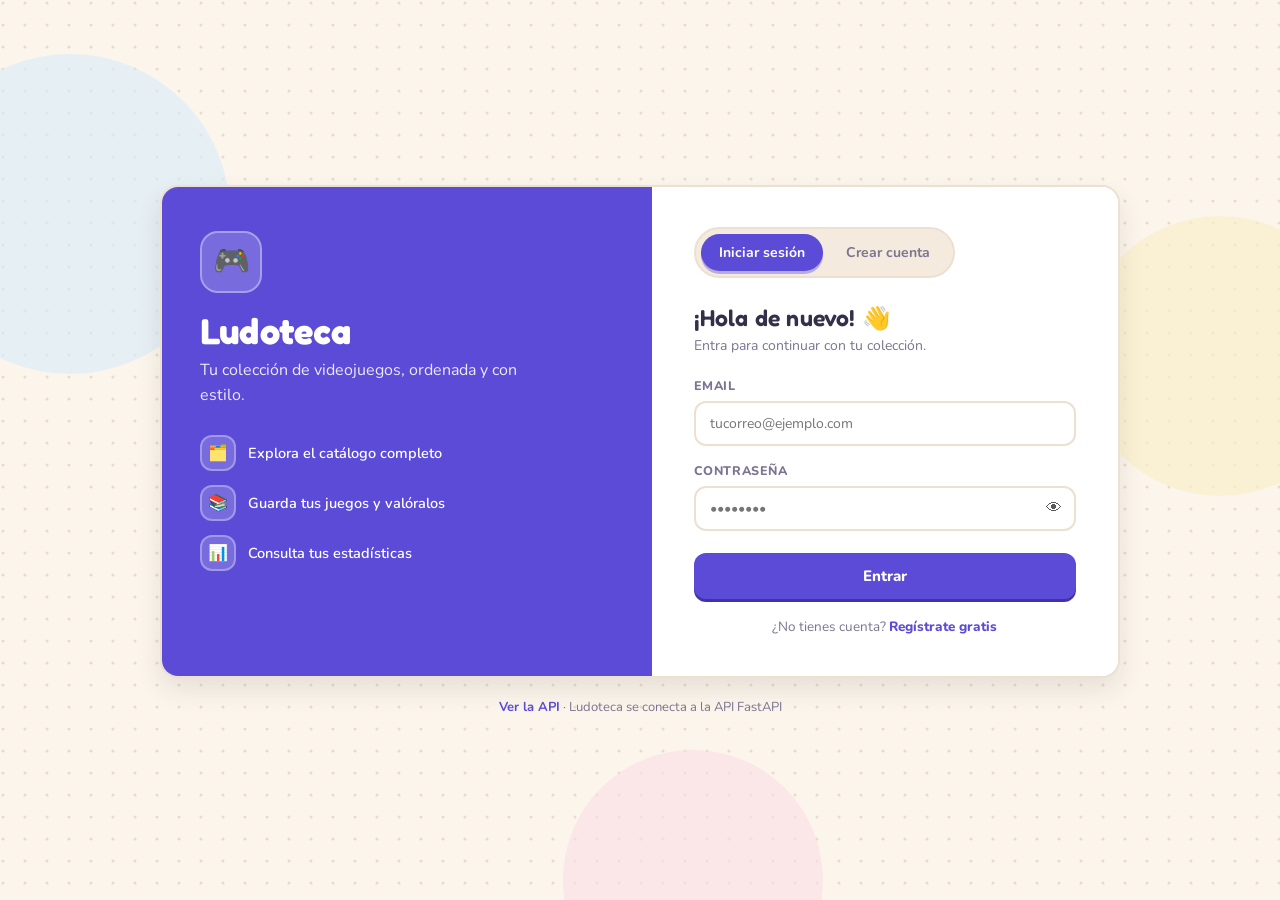
==== APPWEB_AUTH/frontend/login.html @ 939ec897 "Añadido ejercicio 1" ====
<!doctype html>
<html lang="es">
<head>
  <meta charset="utf-8">
  <meta name="viewport" content="width=device-width, initial-scale=1">
  <meta name="theme-color" content="#FBF5EC">
  <title>Entrar · Ludoteca</title>
  <link rel="preconnect" href="https://fonts.googleapis.com">
  <link rel="preconnect" href="https://fonts.gstatic.com" crossorigin>
  <link href="https://fonts.googleapis.com/css2?family=Fredoka:wght@500;600;700&family=Nunito:wght@400;600;700;800&display=swap" rel="stylesheet">
  <link rel="stylesheet" href="styles.css">
</head>
<body class="auth-body">
  <!-- Fondo animado -->
  <div class="blobs" aria-hidden="true">
    <span class="blob b1"></span>
    <span class="blob b2"></span>
    <span class="blob b3"></span>
  </div>

  <main class="auth-envoltorio">
    <section class="auth-card glass">
      <!-- Lado decorativo -->
      <aside class="auth-lado">
        <div class="auth-lado-contenido">
          <span class="auth-logo">🎮</span>
          <h1 class="auth-marca">Ludoteca</h1>
          <p class="auth-claim">Tu colección de videojuegos, ordenada y con estilo.</p>
          <ul class="auth-puntos">
            <li><span>🗂️</span> Explora el catálogo completo</li>
            <li><span>📚</span> Guarda tus juegos y valóralos</li>
            <li><span>📊</span> Consulta tus estadísticas</li>
          </ul>
        </div>
        <div class="auth-lado-brillo" aria-hidden="true"></div>
      </aside>

      <!-- Lado del formulario -->
      <div class="auth-form-lado">
        <div class="auth-tabs" role="tablist">
          <button class="auth-tab activo" id="tab-login" data-vista="login" role="tab">Iniciar sesión</button>
          <button class="auth-tab" id="tab-registro" data-vista="registro" role="tab">Crear cuenta</button>
        </div>

        <!-- Formulario: iniciar sesión -->
        <form class="auth-form" id="form-login" novalidate>
          <h2>¡Hola de nuevo! 👋</h2>
          <p class="auth-sub">Entra para continuar con tu colección.</p>

          <label class="auth-campo">
            <span>Email</span>
            <input type="email" name="email" autocomplete="username"
                   placeholder="tucorreo@ejemplo.com" required>
          </label>

          <label class="auth-campo">
            <span>Contraseña</span>
            <span class="auth-input-con-pico">
              <input type="password" name="password" autocomplete="current-password"
                     placeholder="••••••••" required>
              <button type="button" class="auth-ojo" data-ver title="Mostrar contraseña">👁</button>
            </span>
          </label>

          <button type="submit" class="btn btn-primario auth-enviar">Entrar</button>
          <p class="auth-pie-texto">
            ¿No tienes cuenta?
            <a href="#" data-ir="registro">Regístrate gratis</a>
          </p>
        </form>

        <!-- Formulario: crear cuenta -->
        <form class="auth-form" id="form-registro" novalidate hidden>
          <h2>Crea tu cuenta ✨</h2>
          <p class="auth-sub">Tardas menos que en instalar un juego.</p>

          <label class="auth-campo">
            <span>Nombre</span>
            <input type="text" name="nombre" autocomplete="nickname"
                   placeholder="¿Cómo te llamas?" maxlength="50" required>
          </label>

          <label class="auth-campo">
            <span>Email</span>
            <input type="email" name="email" autocomplete="username"
                   placeholder="tucorreo@ejemplo.com" required>
          </label>

          <label class="auth-campo">
            <span>Contraseña</span>
            <span class="auth-input-con-pico">
              <input type="password" name="password" autocomplete="new-password"
                     placeholder="Mínimo 6 caracteres" minlength="6" maxlength="72" required>
              <button type="button" class="auth-ojo" data-ver title="Mostrar contraseña">👁</button>
            </span>
          </label>

          <button type="submit" class="btn btn-primario auth-enviar">Crear cuenta</button>
          <p class="auth-pie-texto">
            ¿Ya tienes cuenta?
            <a href="#" data-ir="login">Inicia sesión</a>
          </p>
        </form>

        <p class="auth-aviso" id="auth-aviso" hidden></p>
      </div>
    </section>

    <p class="auth-volver">
      <a id="enlace-docs" href="/docs" target="_blank" rel="noopener">Ver la API</a>
      · Ludoteca se conecta a la API FastAPI
    </p>
  </main>

  <div class="toasts" id="toasts"></div>
  <script src="auth.js"></script>
</body>
</html>
---- APPWEB_AUTH/frontend/styles.css ----
/* ============================================================
   Ludoteca · estilos
   Tema "arcade cozy": colores planos, redondeado y sin degradados.
   ============================================================ */
:root {
  /* --- Superficies (cálidas) --- */
  --crema:      #FBF5EC;   /* fondo de la página */
  --crema-2:    #F4EBDE;   /* fondo suave / pistas */
  --blanco:     #FFFFFF;   /* tarjetas y paneles */
  --tinta:      #34304A;   /* texto principal */
  --tinta-suave:#7C7490;   /* texto secundario */
  --linea:      #ECE0D1;   /* bordes */

  /* --- Paleta de acentos (armonía cálida ↔ fría) --- */
  --frambuesa:  #F0547E;
  --mandarina:  #F7863A;
  --limon:      #F2C230;
  --menta:      #22B394;
  --cielo:      #3FA6E6;
  --uva:        #5B4BD6;

  /* --- Tintes suaves (mismos tonos, aclarados) --- */
  --frambuesa-t:#FCDDE7;
  --mandarina-t:#FDE7D3;
  --limon-t:    #FAEFC7;
  --menta-t:    #D6F2E9;
  --cielo-t:    #D9ECFA;
  --uva-t:      #E7E4FB;
  --rojo:       #E0583F;   /* peligro */
  --rojo-t:     #FBDCD4;
  --ambar:      #C98A00;   /* estrellas / favoritos */

  /* --- Alias (compatibilidad con reglas existentes) --- */
  --bg:         var(--crema);
  --bg-2:       var(--crema-2);
  --panel:      var(--blanco);
  --panel-fuerte: var(--crema-2);
  --borde:      var(--linea);
  --texto:      var(--tinta);
  --suave:      var(--tinta-suave);
  --violeta:    var(--uva);
  --cyan:       var(--cielo);
  --rosa:       var(--frambuesa);
  --verde:      var(--menta);

  /* --- Formas y tipografía --- */
  --radio:    18px;
  --radio-sm: 12px;
  --sombra:   0 12px 26px rgba(70, 52, 30, .10);
  --hundido:  0 3px 0 rgba(52, 48, 74, .10);
  --fuente:        "Nunito", "Segoe UI", system-ui, sans-serif;
  --fuente-titulo: "Fredoka", "Nunito", system-ui, sans-serif;
}

* { box-sizing: border-box; }

html, body { height: 100%; }

body {
  margin: 0;
  font-family: var(--fuente);
  color: var(--tinta);
  background-color: var(--crema);
  /* Textura de puntitos (SVG, no es un degradado) */
  background-image: url("data:image/svg+xml,%3Csvg xmlns='http://www.w3.org/2000/svg' width='22' height='22'%3E%3Ccircle cx='3' cy='3' r='1.5' fill='%23E8DBC8'/%3E%3C/svg%3E");
  min-height: 100vh;
  overflow-x: hidden;
  -webkit-font-smoothing: antialiased;
}

body.sin-scroll { overflow: hidden; }

a { color: var(--uva); font-weight: 700; text-decoration: none; }
a:hover { text-decoration: underline; }

h1, h2, h3 { font-family: var(--fuente-titulo); font-weight: 600; letter-spacing: .2px; }

/* ---------- Decoración de fondo (círculos planos) ---------- */
.blobs { position: fixed; inset: 0; z-index: -1; overflow: hidden; pointer-events: none; }
.blob { position: absolute; border-radius: 50%; opacity: .6; animation: flotar 22s ease-in-out infinite; }
.b1 { width: 320px; height: 320px; left: -90px;  top: 6%;    background: var(--cielo-t); }
.b2 { width: 280px; height: 280px; right: -80px; top: 24%;   background: var(--limon-t);   animation-delay: -7s; }
.b3 { width: 260px; height: 260px; left: 44%;    bottom: -110px; background: var(--frambuesa-t); animation-delay: -13s; }
@keyframes flotar {
  0%, 100% { transform: translate(0, 0) scale(1); }
  50%      { transform: translate(30px, -28px) scale(1.08); }
}

/* ---------- Superficie tipo tarjeta ---------- */
.glass {
  background: var(--blanco);
  border: 2px solid var(--linea);
  border-radius: var(--radio);
  box-shadow: var(--sombra);
}

/* ---------- Cabecera ---------- */
.topbar {
  position: sticky; top: 0; z-index: 40;
  display: flex; align-items: center; gap: 18px; flex-wrap: wrap;
  padding: 14px clamp(16px, 4vw, 40px);
  background: var(--blanco);
  border-bottom: 2px solid var(--linea);
  box-shadow: 0 2px 0 rgba(52, 48, 74, .04);
}
.brand { display: flex; align-items: center; gap: 12px; margin-right: auto; }
.logo {
  width: 44px; height: 44px; border-radius: 14px;
  display: grid; place-items: center; font-size: 22px;
  background: var(--uva);
  box-shadow: 0 4px 0 rgba(91, 75, 214, .35);
  animation: girar 6s ease-in-out infinite;
}
@keyframes girar { 0%,100% { transform: rotate(-7deg); } 50% { transform: rotate(7deg); } }
.brand-texto h1 { margin: 0; font-size: 24px; font-weight: 700; color: var(--uva); }
.brand-texto p  { margin: 0; font-size: 12px; color: var(--tinta-suave); }

/* Botón "Nuevo juego" + chip de usuario */
.topbar-acciones { display: flex; align-items: center; gap: 16px; }

.tabs {
  display: flex; gap: 6px;
  padding: 5px; border-radius: 999px;
  background: var(--crema-2); border: 2px solid var(--linea);
}
.tab {
  border: none; background: transparent; color: var(--tinta-suave);
  font-family: inherit; font-size: 14px; font-weight: 700;
  padding: 9px 16px; border-radius: 999px; cursor: pointer;
  transition: color .2s, background .2s, box-shadow .2s;
}
.tab:hover { color: var(--tinta); background: var(--blanco); }
.tab.activo {
  color: #fff; background: var(--uva);
  box-shadow: 0 3px 0 rgba(91, 75, 214, .40);
}

/* ---------- Botones ---------- */
.btn {
  font-family: inherit; font-size: 14px; font-weight: 800;
  border: none; border-radius: var(--radio-sm); padding: 11px 18px;
  cursor: pointer; color: var(--tinta); background: var(--crema-2);
  box-shadow: 0 3px 0 rgba(52, 48, 74, .12);
  transition: transform .12s ease, box-shadow .12s ease, background .2s, border-color .2s;
}
.btn:hover  { transform: translateY(-2px); box-shadow: 0 5px 0 rgba(52, 48, 74, .14); }
.btn:active { transform: translateY(1px);  box-shadow: 0 1px 0 rgba(52, 48, 74, .16); }
.btn:disabled { opacity: .45; cursor: not-allowed; transform: none; box-shadow: none; }
.btn-primario {
  background: var(--uva); color: #fff;
  box-shadow: 0 3px 0 #3f33a8;
}
.btn-primario:hover  { box-shadow: 0 5px 0 #3f33a8; }
.btn-primario:active { box-shadow: 0 1px 0 #3f33a8; }
.btn-fantasma {
  background: var(--blanco); border: 2px solid var(--linea); color: var(--tinta-suave);
  box-shadow: 0 3px 0 rgba(52, 48, 74, .08);
}
.btn-fantasma:hover { color: var(--tinta); border-color: var(--uva); }
.btn-peligro {
  background: var(--rojo-t); color: var(--rojo);
  box-shadow: 0 3px 0 rgba(224, 88, 63, .25);
}
.btn-sm { padding: 8px 12px; font-size: 13px; border-radius: 10px; }

/* ---------- Layout ---------- */
main { padding: clamp(18px, 4vw, 40px); max-width: 1500px; margin: 0 auto; }
.tab-panel { display: none; animation: aparecer .3s ease; }
.tab-panel.active { display: block; }
@keyframes aparecer { from { opacity: 0; transform: translateY(10px); } to { opacity: 1; transform: none; } }

/* ---------- Hero ---------- */
.hero {
  display: flex; align-items: center; gap: 24px; flex-wrap: wrap;
  padding: 26px 30px; margin-bottom: 18px;
}
.hero h2 { margin: 0 0 6px; font-size: clamp(20px, 3vw, 28px); color: var(--tinta); }
.hero p  { margin: 0; color: var(--tinta-suave); max-width: 62ch; line-height: 1.6; }
.hero-dato {
  margin-left: auto; text-align: center; padding-left: 24px;
  border-left: 2px solid var(--linea);
}
.hero-num {
  display: block; font-family: var(--fuente-titulo);
  font-size: 42px; font-weight: 700; line-height: 1; color: var(--frambuesa);
}
.hero-lbl { font-size: 12px; color: var(--tinta-suave); text-transform: uppercase; letter-spacing: 1px; }

/* ---------- Filtros ---------- */
.filtros {
  display: flex; flex-wrap: wrap; gap: 12px; align-items: center;
  padding: 14px; margin-bottom: 22px;
}
.campo { position: relative; display: flex; align-items: center; }
.campo-buscar { flex: 1 1 260px; }
.campo .icono { position: absolute; left: 14px; opacity: .8; pointer-events: none; }
input[type="search"], input[type="text"], input[type="number"], input[type="url"],
input[type="email"], input[type="password"], input[type="date"], select, textarea {
  font-family: inherit; font-size: 14px; color: var(--tinta);
  background: var(--blanco);
  border: 2px solid var(--linea); border-radius: var(--radio-sm);
  padding: 11px 14px; outline: none;
  transition: border-color .2s, box-shadow .2s;
  width: 100%;
}
.campo-buscar input { padding-left: 40px; }
select { cursor: pointer; min-width: 170px; }
input:focus, select:focus, textarea:focus {
  border-color: var(--uva); box-shadow: 0 0 0 4px var(--uva-t);
}
option { background: var(--blanco); color: var(--tinta); }

/* Que el autocompletado del navegador no pinte los campos de blanco roto */
input:-webkit-autofill, input:-webkit-autofill:hover, input:-webkit-autofill:focus,
input:-webkit-autofill:active {
  -webkit-box-shadow: 0 0 0 1000px var(--blanco) inset;
  box-shadow: 0 0 0 1000px var(--blanco) inset;
  -webkit-text-fill-color: var(--tinta);
  caret-color: var(--tinta);
  transition: background-color 9999s ease-in-out 0s;
}
input:autofill { box-shadow: 0 0 0 1000px var(--blanco) inset; }

/* Interruptor */
.interruptor {
  display: flex; align-items: center; gap: 10px; cursor: pointer;
  font-size: 14px; font-weight: 700; color: var(--tinta-suave); user-select: none;
}
.interruptor input { display: none; }
.interruptor-pista {
  width: 44px; height: 24px; border-radius: 999px;
  background: var(--crema-2); border: 2px solid var(--linea);
  position: relative; transition: background .2s, border-color .2s;
}
.interruptor-bola {
  position: absolute; top: 2px; left: 2px; width: 16px; height: 16px; border-radius: 50%;
  background: var(--blanco); box-shadow: 0 1px 3px rgba(0, 0, 0, .25);
  transition: transform .2s ease;
}
.interruptor input:checked + .interruptor-pista { background: var(--menta); border-color: var(--menta); }
.interruptor input:checked + .interruptor-pista .interruptor-bola { transform: translateX(20px); }

/* ---------- Rejilla y tarjetas ---------- */
.grid {
  display: grid; gap: 18px;
  grid-template-columns: repeat(auto-fill, minmax(190px, 1fr));
}
.card {
  position: relative; border-radius: var(--radio); overflow: hidden;
  background: var(--blanco); border: 2px solid var(--linea);
  transition: transform .2s ease, box-shadow .2s ease, border-color .2s;
  display: flex; flex-direction: column;
  box-shadow: 0 4px 0 rgba(52, 48, 74, .06);
}
.card:hover {
  transform: translateY(-6px);
  border-color: var(--uva);
  box-shadow: 0 10px 0 rgba(91, 75, 214, .14);
}
.cover {
  position: relative; aspect-ratio: 3 / 4; width: 100%;
  background: var(--uva-t);
  display: grid; place-items: center; overflow: hidden;
}
.cover-fallback { font-size: 44px; opacity: .8; }
.cover img {
  position: absolute; inset: 0; width: 100%; height: 100%;
  object-fit: cover; transition: transform .35s ease;
}
.card:hover .cover img { transform: scale(1.05); }
.card-body { padding: 12px 14px 14px; display: flex; flex-direction: column; gap: 7px; }
.card-top { display: flex; align-items: center; justify-content: space-between; gap: 8px; }
.anio { font-size: 12px; color: var(--tinta-suave); font-weight: 700; letter-spacing: .5px; }
.titulo {
  margin: 0; font-size: 15px; font-weight: 800; line-height: 1.25; color: var(--tinta);
  display: -webkit-box; -webkit-line-clamp: 2; -webkit-box-orient: vertical; overflow: hidden;
}
.sub    { margin: 0; font-size: 12.5px; color: var(--tinta-suave); }
.pegi   { margin: 0; font-size: 11.5px; color: var(--tinta-suave); }
.precio { margin: 0; font-size: 12.5px; color: var(--tinta-suave); }
.badge {
  font-size: 11.5px; font-weight: 800; padding: 3px 9px; border-radius: 999px;
  background: var(--limon-t); color: #8A6A00;
}
.badge.nota { background: var(--cielo-t); color: #16679F; }
.badge.fav  { background: var(--frambuesa-t); color: #C22A5E; }
.chips { display: flex; flex-wrap: wrap; gap: 6px; }
.chip {
  font-size: 11px; padding: 3px 9px; border-radius: 999px;
  background: var(--uva-t); color: #4B3EB8;
}
.estado-chip {
  font-size: 11px; padding: 3px 9px; border-radius: 999px; text-transform: capitalize;
  background: var(--menta-t); color: #0F7A5F;
}

/* Colores de carátula por posición (solo se ven mientras carga / sin imagen) */
.grid .card:nth-child(6n+1) .cover { background: var(--frambuesa-t); }
.grid .card:nth-child(6n+2) .cover { background: var(--limon-t); }
.grid .card:nth-child(6n+3) .cover { background: var(--menta-t); }
.grid .card:nth-child(6n+4) .cover { background: var(--cielo-t); }
.grid .card:nth-child(6n+5) .cover { background: var(--uva-t); }
.grid .card:nth-child(6n+6) .cover { background: var(--mandarina-t); }

/* Acciones flotantes de la tarjeta */
.card-hover {
  position: absolute; inset: auto 0 0 0; padding: 12px;
  display: flex; gap: 8px; justify-content: center;
  background: rgba(255, 255, 255, .94);
  opacity: 0; transform: translateY(8px); transition: opacity .25s, transform .25s;
}
.card:hover .card-hover { opacity: 1; transform: none; }

.card-acciones {
  position: absolute; top: 10px; right: 10px; display: flex; gap: 6px;
  opacity: 0; transition: opacity .2s;
}
.card:hover .card-acciones { opacity: 1; }
.btn-icon {
  width: 34px; height: 34px; border-radius: 10px; cursor: pointer;
  border: 2px solid var(--linea); background: var(--blanco); color: var(--tinta);
  font-size: 15px; display: grid; place-items: center;
  transition: transform .15s, background .2s, color .2s, border-color .2s;
  box-shadow: 0 2px 0 rgba(52, 48, 74, .10);
}
.btn-icon:hover { transform: scale(1.1); }
.btn-icon.activo { color: #E2A100; border-color: var(--limon); background: var(--limon-t); }
.btn-icon.peligro:hover { color: var(--rojo); border-color: var(--rojo); background: var(--rojo-t); }

/* Controles dentro de la tarjeta de colección */
.controles-coleccion { display: flex; gap: 8px; align-items: center; margin-top: 4px; }
.controles-coleccion select { padding: 7px 10px; font-size: 12.5px; min-width: 0; flex: 1; }
.input-mini { width: 62px; padding: 7px 8px; font-size: 12.5px; text-align: center; flex: none; }
.valoracion { display: flex; align-items: center; gap: 4px; color: var(--tinta-suave); font-size: 12px; }

/* ---------- Paginador ---------- */
.pager {
  display: flex; align-items: center; justify-content: center; gap: 16px;
  margin: 26px 0 10px; flex-wrap: wrap;
}
.pager-info { font-size: 13.5px; color: var(--tinta-suave); }
.pager-info b { color: var(--tinta); }

/* ---------- KPIs (cada uno con su color) ---------- */
.kpis {
  display: grid; gap: 14px; margin-bottom: 22px;
  grid-template-columns: repeat(auto-fit, minmax(170px, 1fr));
}
.kpi {
  padding: 18px 20px; border-radius: var(--radio);
  background: var(--blanco); border: 2px solid var(--linea); border-left-width: 7px;
  display: flex; flex-direction: column; gap: 4px;
  box-shadow: 0 4px 0 rgba(52, 48, 74, .06);
  transition: transform .2s;
}
.kpi:hover { transform: translateY(-3px); }
.kpi-valor    { font-family: var(--fuente-titulo); font-size: 27px; font-weight: 700; }
.kpi-etiqueta { font-size: 12px; color: var(--tinta-suave); text-transform: uppercase; letter-spacing: .8px; }
.kpi-icono    { font-size: 18px; }

.kpi:nth-child(6n+1) { border-left-color: var(--frambuesa); }
.kpi:nth-child(6n+1) .kpi-valor { color: var(--frambuesa); }
.kpi:nth-child(6n+2) { border-left-color: var(--limon); }
.kpi:nth-child(6n+2) .kpi-valor { color: #B58A00; }
.kpi:nth-child(6n+3) { border-left-color: var(--menta); }
.kpi:nth-child(6n+3) .kpi-valor { color: #0F8C72; }
.kpi:nth-child(6n+4) { border-left-color: var(--cielo); }
.kpi:nth-child(6n+4) .kpi-valor { color: #2277B8; }
.kpi:nth-child(6n+5) { border-left-color: var(--uva); }
.kpi:nth-child(6n+5) .kpi-valor { color: var(--uva); }
.kpi:nth-child(6n+6) { border-left-color: var(--mandarina); }
.kpi:nth-child(6n+6) .kpi-valor { color: #C4661E; }

/* ---------- Paneles de estadísticas ---------- */
.paneles {
  display: grid; gap: 18px;
  grid-template-columns: repeat(auto-fit, minmax(340px, 1fr));
}
.panel { padding: 22px; }
.panel h3 { margin: 0 0 16px; font-size: 16px; font-weight: 600; color: var(--tinta); }
.paneles .panel:nth-child(4n+1) { border-top: 6px solid var(--uva); }
.paneles .panel:nth-child(4n+2) { border-top: 6px solid var(--menta); }
.paneles .panel:nth-child(4n+3) { border-top: 6px solid var(--limon); }
.paneles .panel:nth-child(4n+4) { border-top: 6px solid var(--frambuesa); }

.barras { display: flex; flex-direction: column; gap: 12px; }
.barra { display: grid; grid-template-columns: 130px 1fr 44px; align-items: center; gap: 10px; }
.barra-etq {
  font-size: 12.5px; color: var(--tinta-suave); white-space: nowrap;
  overflow: hidden; text-overflow: ellipsis;
}
.barra-pista { height: 12px; border-radius: 999px; background: var(--crema-2); overflow: hidden; }
.barra-relleno {
  height: 100%; border-radius: 999px; width: 0; background: var(--uva);
  transition: width .8s cubic-bezier(.2, .8, .2, 1);
}
.barra-valor { font-size: 13px; font-weight: 800; text-align: right; color: var(--tinta); }

.barras .barra:nth-child(5n+1) .barra-relleno { background: var(--frambuesa); }
.barras .barra:nth-child(5n+2) .barra-relleno { background: var(--limon); }
.barras .barra:nth-child(5n+3) .barra-relleno { background: var(--menta); }
.barras .barra:nth-child(5n+4) .barra-relleno { background: var(--cielo); }
.barras .barra:nth-child(5n+5) .barra-relleno { background: var(--mandarina); }

.top-lista { list-style: none; margin: 0; padding: 0; display: flex; flex-direction: column; gap: 10px; }
.top-item { display: flex; align-items: center; gap: 12px; }
.top-mini {
  width: 42px; height: 56px; border-radius: 10px; object-fit: cover; flex: none;
  background: var(--uva-t); border: 2px solid var(--linea);
}
.top-txt { display: flex; flex-direction: column; gap: 2px; min-width: 0; }
.top-titulo { font-size: 13.5px; font-weight: 800; white-space: nowrap; overflow: hidden; text-overflow: ellipsis; }
.top-sub { font-size: 12px; color: var(--tinta-suave); }
.top-nota { margin-left: auto; font-weight: 800; color: var(--ambar); }

/* ---------- Estados vacíos / carga ---------- */
.vacio {
  grid-column: 1 / -1; text-align: center; color: var(--tinta-suave);
  padding: 60px 20px; font-size: 15px;
}
.skeleton {
  border-radius: var(--radio); border: 2px solid var(--linea);
  min-height: 300px; background: var(--crema-2);
  animation: pulso 1.2s ease-in-out infinite;
}
@keyframes pulso { 0%, 100% { opacity: 1; } 50% { opacity: .5; } }

/* ---------- Modal ---------- */
.modal-fondo {
  position: fixed; inset: 0; z-index: 100; display: flex; align-items: center; justify-content: center;
  padding: 20px; background: rgba(52, 48, 74, .45);
  animation: fundido .2s ease;
}
.modal-fondo[hidden] { display: none; }
@keyframes fundido { from { opacity: 0; } to { opacity: 1; } }
.modal {
  position: relative; width: min(560px, 100%); max-height: 90vh; overflow-y: auto;
  background: var(--blanco); border: 2px solid var(--linea); border-radius: 22px;
  box-shadow: 0 24px 60px rgba(52, 48, 74, .30); padding: 26px;
  animation: subir .28s cubic-bezier(.2, .9, .3, 1.2);
}
.modal-ancho { width: min(860px, 100%); }
@keyframes subir { from { opacity: 0; transform: translateY(24px) scale(.97); } to { opacity: 1; transform: none; } }
.modal-cerrar {
  position: absolute; top: 14px; right: 14px; z-index: 2;
  width: 36px; height: 36px; border-radius: 12px; cursor: pointer;
  border: 2px solid var(--linea); background: var(--crema-2); color: var(--tinta-suave);
  font-size: 15px; transition: color .2s, transform .15s, border-color .2s;
}
.modal-cerrar:hover { color: var(--tinta); border-color: var(--uva); transform: rotate(90deg); }
.cargando { padding: 50px; text-align: center; color: var(--tinta-suave); }

/* Ficha */
.ficha { display: grid; grid-template-columns: 240px 1fr; gap: 26px; }
.ficha-cover {
  border-radius: 16px; overflow: hidden; border: 2px solid var(--linea);
  aspect-ratio: 3/4; background: var(--uva-t); display: grid; place-items: center;
}
.ficha-cover img { width: 100%; height: 100%; object-fit: cover; }
.ficha-cover .cover-fallback { font-size: 56px; }
.ficha h2 { margin: 0 0 6px; font-size: 24px; }
.ficha-meta {
  display: grid; grid-template-columns: repeat(auto-fit, minmax(120px, 1fr));
  gap: 10px; margin: 16px 0;
}
.meta-caja { background: var(--crema); border: 2px solid var(--linea); border-radius: 12px; padding: 10px 12px; }
.meta-lbl { font-size: 11px; color: var(--tinta-suave); text-transform: uppercase; letter-spacing: .8px; }
.meta-val { font-size: 15px; font-weight: 800; margin-top: 3px; }
.ficha-desc { color: #4C4763; line-height: 1.7; font-size: 14.5px; margin: 0 0 16px; }
.ficha-acciones { display: flex; gap: 10px; flex-wrap: wrap; margin-top: 18px; }
.seccion-titulo {
  font-size: 13px; text-transform: uppercase; letter-spacing: 1px;
  color: var(--tinta-suave); margin: 20px 0 10px; font-weight: 800;
}

/* Formularios */
.form { display: grid; gap: 14px; }
.form-fila { display: grid; gap: 14px; grid-template-columns: repeat(auto-fit, minmax(160px, 1fr)); }
.form label { display: flex; flex-direction: column; gap: 6px; font-size: 12.5px; color: var(--tinta-suave); }
.form label span { font-weight: 700; }
textarea { resize: vertical; min-height: 96px; }
.chip-options { display: flex; flex-wrap: wrap; gap: 8px; }
.chip-opt { cursor: pointer; }
.chip-opt input { display: none; }
.chip-opt span {
  display: inline-block; font-size: 12.5px; padding: 7px 13px; border-radius: 999px;
  border: 2px solid var(--linea); background: var(--blanco); color: var(--tinta-suave);
  transition: all .18s;
}
.chip-opt input:checked + span {
  background: var(--uva); color: #fff; font-weight: 800; border-color: var(--uva);
}
.form-acciones { display: flex; gap: 10px; justify-content: flex-end; margin-top: 8px; }

/* ---------- Toasts ---------- */
.toasts { position: fixed; right: 20px; bottom: 20px; z-index: 200;
          display: flex; flex-direction: column; gap: 10px; }
.toast {
  min-width: 240px; max-width: 360px; padding: 14px 16px; border-radius: 14px;
  background: var(--blanco); border: 2px solid var(--linea); border-left: 7px solid var(--menta);
  color: var(--tinta); font-size: 13.5px; font-weight: 600;
  box-shadow: var(--sombra); animation: entrarToast .3s ease;
}
.toast.error { border-left-color: var(--rojo); }
.toast.info  { border-left-color: var(--cielo); }
.toast.salir { opacity: 0; transform: translateX(30px); transition: all .3s; }
@keyframes entrarToast { from { opacity: 0; transform: translateX(40px); } to { opacity: 1; transform: none; } }

/* ---------- Pie ---------- */
.pie {
  max-width: 1500px; margin: 0 auto; padding: 22px clamp(18px, 4vw, 40px) 40px;
  display: flex; justify-content: space-between; gap: 14px; flex-wrap: wrap;
  color: var(--tinta-suave); font-size: 13px; border-top: 2px solid var(--linea);
}
.punto-estado::before {
  content: ""; display: inline-block; width: 9px; height: 9px; border-radius: 50%;
  background: var(--tinta-suave); margin-right: 8px; vertical-align: middle;
}
.punto-estado.ok::before    { background: var(--menta); box-shadow: 0 0 0 4px var(--menta-t); }
.punto-estado.error::before { background: var(--rojo); }

/* ---------- Responsive ---------- */
@media (max-width: 860px) {
  .topbar { justify-content: space-between; }
  .tabs { order: 3; width: 100%; justify-content: center; }
  .brand { margin-right: 0; }
  .hero-dato { margin-left: 0; border-left: none; padding-left: 0; }
  .ficha { grid-template-columns: 1fr; }
  .ficha-cover { max-width: 240px; }
}
@media (max-width: 520px) {
  .grid { grid-template-columns: repeat(auto-fill, minmax(150px, 1fr)); }
  .barra { grid-template-columns: 96px 1fr 36px; }
}

/* ============================================================
   Autenticación (login / registro)
   ============================================================ */
.auth-body { display: grid; place-items: center; }
.auth-envoltorio {
  width: 100%; max-width: 1040px; margin: 0 auto; padding: 28px clamp(16px, 4vw, 40px);
  display: flex; flex-direction: column; gap: 16px; align-items: center;
}

.auth-card {
  width: 100%;
  display: grid; grid-template-columns: 1.05fr 1fr;
  overflow: hidden; box-shadow: var(--sombra);
}

/* --- Lado decorativo (color plano) --- */
.auth-lado {
  position: relative; overflow: hidden;
  padding: 44px 38px;
  display: flex; flex-direction: column;
  background: var(--uva); color: #fff;
}
.auth-lado-brillo { display: none; }
.auth-lado-contenido { position: relative; z-index: 1; }
.auth-logo {
  width: 62px; height: 62px; border-radius: 18px;
  display: grid; place-items: center; font-size: 30px;
  background: rgba(255, 255, 255, .18);
  border: 2px solid rgba(255, 255, 255, .35);
  animation: girar 6s ease-in-out infinite;
}
.auth-marca { margin: 16px 0 6px; font-size: 36px; font-weight: 700; color: #fff; }
.auth-claim { margin: 0 0 26px; color: rgba(255, 255, 255, .88); line-height: 1.6; max-width: 34ch; }
.auth-puntos { list-style: none; margin: 0; padding: 0; display: grid; gap: 14px; }
.auth-puntos li { display: flex; align-items: center; gap: 12px; font-size: 14.5px; color: #fff; font-weight: 600; }
.auth-puntos span {
  width: 36px; height: 36px; border-radius: 12px; display: grid; place-items: center;
  background: rgba(255, 255, 255, .18); border: 2px solid rgba(255, 255, 255, .30); font-size: 16px;
}

/* --- Lado del formulario --- */
.auth-form-lado { padding: 40px clamp(24px, 4vw, 42px); background: var(--blanco); }
.auth-tabs {
  display: inline-flex; gap: 5px; padding: 5px; margin-bottom: 26px;
  background: var(--crema-2); border: 2px solid var(--linea); border-radius: 999px;
}
.auth-tab {
  border: none; background: transparent; color: var(--tinta-suave); cursor: pointer;
  font-family: inherit; font-size: 14px; font-weight: 700; padding: 9px 18px; border-radius: 999px;
  transition: color .2s, background .2s, box-shadow .2s;
}
.auth-tab:hover { color: var(--tinta); }
.auth-tab.activo { color: #fff; background: var(--uva); box-shadow: 0 3px 0 rgba(91, 75, 214, .40); }
.auth-form h2 { margin: 0 0 4px; font-size: 23px; }
.auth-sub { margin: 0 0 22px; color: var(--tinta-suave); font-size: 14px; }
.auth-campo { display: flex; flex-direction: column; gap: 7px; margin-bottom: 16px; }
.auth-campo > span:first-child {
  font-size: 12.5px; font-weight: 800; color: var(--tinta-suave);
  text-transform: uppercase; letter-spacing: .6px;
}
.auth-input-con-pico { position: relative; display: block; }
.auth-input-con-pico input { padding-right: 46px; }
.auth-ojo {
  position: absolute; right: 8px; top: 50%; transform: translateY(-50%);
  border: none; background: transparent; cursor: pointer; font-size: 16px;
  opacity: .65; padding: 6px; border-radius: 8px; transition: opacity .2s, background .2s;
}
.auth-ojo:hover { opacity: 1; background: var(--crema-2); }
.auth-enviar { width: 100%; margin-top: 6px; padding: 13px 18px; font-size: 15px; }
.auth-pie-texto { margin: 18px 0 0; font-size: 13.5px; color: var(--tinta-suave); text-align: center; }
.auth-pie-texto a { color: var(--uva); font-weight: 800; }
.auth-aviso {
  margin: 18px 0 0; padding: 12px 14px; border-radius: 12px; font-size: 13.5px; font-weight: 600;
  background: var(--rojo-t); border: 2px solid #F3C4B8; color: #A83A26;
}
.auth-volver { color: var(--tinta-suave); font-size: 13px; margin: 4px 0 0; }
.auth-volver a { color: var(--uva); }

/* --- Chip de usuario en el panel --- */
.usuario-chip {
  display: flex; align-items: center; gap: 10px;
  padding: 6px 8px 6px 12px; border-radius: 999px;
  background: var(--crema-2); border: 2px solid var(--linea);
}
.usuario-avatar {
  width: 30px; height: 30px; border-radius: 50%; display: grid; place-items: center;
  font-weight: 800; font-size: 13px; color: #fff; background: var(--uva);
}
.usuario-nombre {
  font-size: 13.5px; font-weight: 800; max-width: 130px;
  overflow: hidden; text-overflow: ellipsis; white-space: nowrap;
}
.usuario-salir {
  border: 2px solid var(--linea); background: var(--blanco); color: var(--tinta-suave);
  font-family: inherit; font-size: 12.5px; font-weight: 800; cursor: pointer;
  padding: 6px 12px; border-radius: 999px; transition: all .2s;
}
.usuario-salir:hover { color: var(--rojo); border-color: var(--rojo); background: var(--rojo-t); }

@media (max-width: 780px) {
  .auth-card { grid-template-columns: 1fr; }
  .auth-lado { border-bottom: 2px solid var(--linea); padding: 32px 28px; }
  .auth-puntos { display: none; }
  .usuario-nombre { display: none; }
}

/* --- Rol en el chip de usuario --- */
.usuario-rol {
  font-size: 11px; font-weight: 800; letter-spacing: .3px;
  padding: 3px 9px; border-radius: 999px; text-transform: uppercase;
}
.rol-usuario { background: var(--crema-2); color: var(--tinta-suave); }
.rol-gestor  { background: var(--cielo-t); color: #16679F; }
.rol-admin   { background: var(--uva-t); color: #3D2FA8; }

/* --- Lista de usuarios (solo admin) --- */
.lista-usuarios {
  display: flex; flex-direction: column; gap: 12px; margin-top: 4px;
}
.fila-usuario {
  display: flex; align-items: center; gap: 14px;
  background: var(--blanco); border: 2px solid var(--linea);
  border-radius: var(--radio); padding: 12px 16px;
  box-shadow: var(--hundido);
}
.avatar-fila {
  width: 42px; height: 42px; flex: 0 0 auto; border-radius: 50%;
  display: grid; place-items: center; font-weight: 800; font-size: 17px;
  color: #fff; background: var(--frambuesa);
}
.fila-datos { display: flex; flex-direction: column; min-width: 0; flex: 1 1 auto; }
.fila-nombre {
  font-family: var(--fuente-titulo); font-weight: 600; font-size: 16px;
  display: flex; align-items: center; gap: 8px;
}
.fila-email {
  font-size: 13px; color: var(--tinta-suave);
  overflow: hidden; text-overflow: ellipsis; white-space: nowrap;
}
.yo-tag {
  font-size: 10.5px; font-weight: 800; text-transform: uppercase;
  background: var(--menta-t); color: #0E7A61; padding: 2px 7px; border-radius: 999px;
}
.badge-rol {
  font-size: 11.5px; font-weight: 800; padding: 4px 11px; border-radius: 999px;
  text-transform: uppercase; letter-spacing: .3px; flex: 0 0 auto;
}
.select-rol {
  font-family: inherit; font-size: 13px; font-weight: 700; color: var(--tinta);
  background: var(--crema-2); border: 2px solid var(--linea);
  border-radius: 999px; padding: 7px 12px; cursor: pointer;
  width: auto; min-width: 0; flex: 0 0 auto;
}
.select-rol:disabled { opacity: .55; cursor: not-allowed; }
.select-rol:focus { outline: none; border-color: var(--uva); }

@media (max-width: 620px) {
  .fila-usuario { flex-wrap: wrap; }
  .badge-rol { display: none; }
  .select-rol { width: 100%; }
  .usuario-rol { display: none; }
}
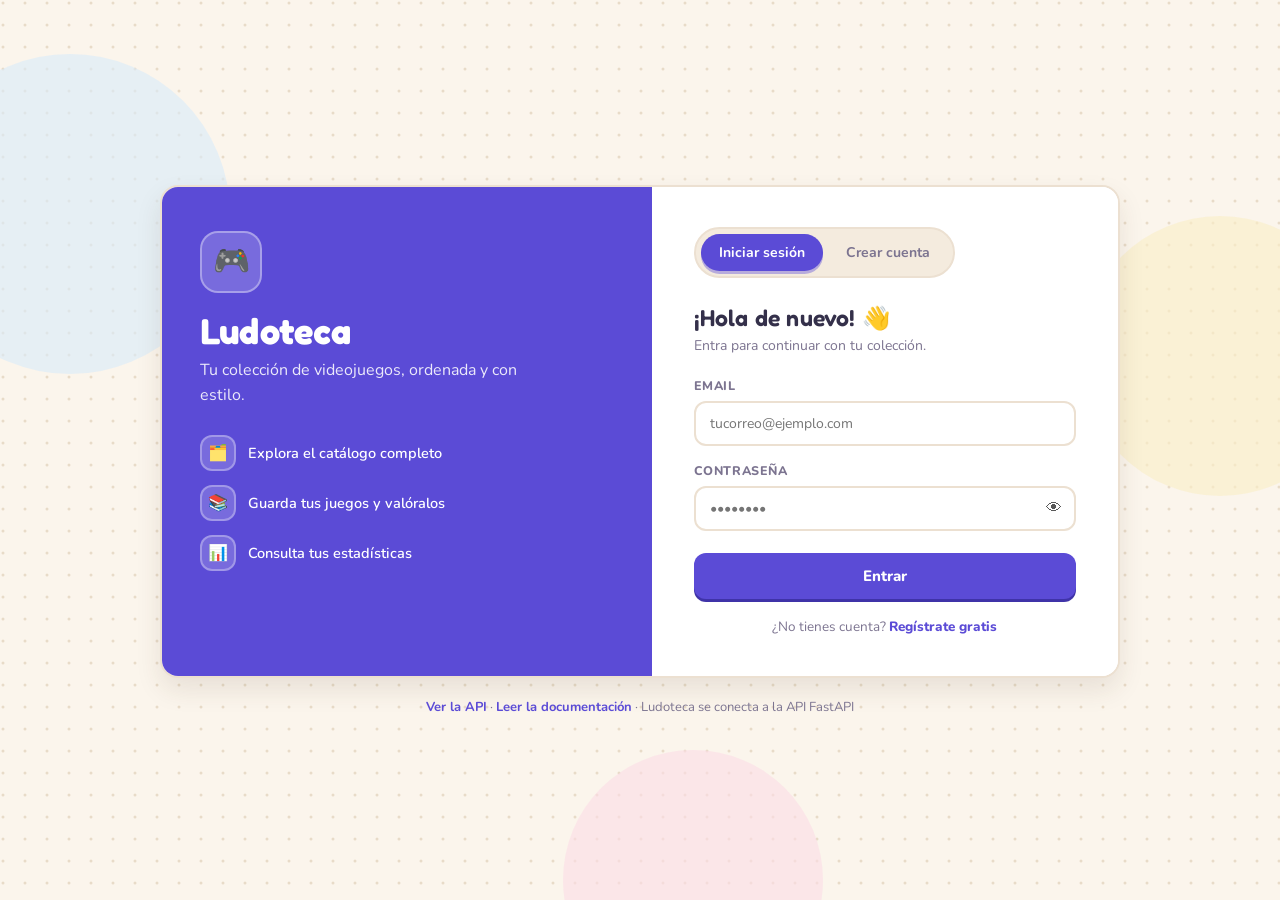
==== commit e880b92a: "Añadida documentación dentro de la propia app y poder ver peticiones api" ====
--- a/APPWEB_AUTH/frontend/login.html
+++ b/APPWEB_AUTH/frontend/login.html
@@ -107,7 +107,8 @@
     </section>
 
     <p class="auth-volver">
-      <a id="enlace-docs" href="/docs" target="_blank" rel="noopener">Ver la API</a>
+      <a id="enlace-api" href="api.html">Ver la API</a>
+      · <a id="enlace-docs" href="documentacion.html">Leer la documentación</a>
       · Ludoteca se conecta a la API FastAPI
     </p>
   </main>
--- a/APPWEB_AUTH/frontend/styles.css
+++ b/APPWEB_AUTH/frontend/styles.css
@@ -631,6 +631,12 @@
   padding: 6px 12px; border-radius: 999px; transition: all .2s;
 }
 .usuario-salir:hover { color: var(--rojo); border-color: var(--rojo); background: var(--rojo-t); }
+.usuario-clave {
+  width: 30px; height: 30px; padding: 0; border-radius: 50%; cursor: pointer;
+  border: 2px solid var(--linea); background: var(--blanco);
+  display: grid; place-items: center; font-size: 14px; transition: all .2s;
+}
+.usuario-clave:hover { border-color: var(--uva); background: var(--uva-t); transform: translateY(-1px); }
 
 @media (max-width: 780px) {
   .auth-card { grid-template-columns: 1fr; }
@@ -689,9 +695,226 @@
 .select-rol:disabled { opacity: .55; cursor: not-allowed; }
 .select-rol:focus { outline: none; border-color: var(--uva); }
 
+/* Acciones por fila (solo admin): restablecer contraseña y eliminar cuenta */
+.fila-acciones { display: flex; gap: 6px; flex: 0 0 auto; }
+.fila-accion {
+  width: 34px; height: 34px; padding: 0; border-radius: 10px; cursor: pointer;
+  border: 2px solid var(--linea); background: var(--blanco);
+  display: grid; place-items: center; font-size: 15px; transition: all .2s;
+}
+.fila-accion:hover { border-color: var(--uva); background: var(--uva-t); transform: translateY(-1px); }
+.fila-accion.peligro:hover { border-color: var(--rojo); background: var(--rojo-t); }
+
 @media (max-width: 620px) {
   .fila-usuario { flex-wrap: wrap; }
   .badge-rol { display: none; }
   .select-rol { width: 100%; }
   .usuario-rol { display: none; }
-}
+  .fila-acciones { width: 100%; justify-content: flex-end; }
+}
+
+/* ============================================================
+   Páginas de documentación (documentacion.html / api.html)
+   ============================================================ */
+.doc-envoltorio {
+  max-width: 1500px; margin: 0 auto;
+  padding: clamp(18px, 4vw, 40px);
+}
+
+/* Cabecera de las páginas de docs: marca + navegación */
+.doc-topbar {
+  position: sticky; top: 0; z-index: 40;
+  display: flex; align-items: center; gap: 14px; flex-wrap: wrap;
+  padding: 12px clamp(16px, 4vw, 40px);
+  background: var(--blanco); border-bottom: 2px solid var(--linea);
+  box-shadow: 0 2px 0 rgba(52, 48, 74, .04);
+}
+.doc-nav { display: flex; gap: 8px; flex-wrap: wrap; margin-left: auto; align-items: center; }
+.doc-nav a {
+  font-size: 13px; font-weight: 800; color: var(--tinta-suave);
+  padding: 8px 14px; border-radius: 999px; border: 2px solid transparent;
+  transition: color .2s, background .2s, border-color .2s;
+}
+.doc-nav a:hover { color: var(--tinta); background: var(--crema-2); text-decoration: none; }
+.doc-nav a.doc-nav-activo {
+  color: #fff; background: var(--uva); border-color: var(--uva);
+  box-shadow: 0 3px 0 rgba(91, 75, 214, .40);
+}
+
+/* Contenido principal: índice lateral + cuerpo */
+.doc-cuerpo { display: grid; grid-template-columns: 250px 1fr; gap: 26px; align-items: start; }
+.doc-indice {
+  position: sticky; top: 84px; padding: 18px 16px;
+  max-height: calc(100vh - 110px); overflow-y: auto;
+}
+.doc-indice h3 { margin: 0 0 10px; font-size: 12px; text-transform: uppercase;
+  letter-spacing: 1px; color: var(--tinta-suave); }
+.doc-indice ul { list-style: none; margin: 0; padding: 0; display: flex; flex-direction: column; gap: 2px; }
+.doc-indice a {
+  display: block; font-size: 13px; font-weight: 700; color: var(--tinta-suave);
+  padding: 7px 10px; border-radius: 9px; border-left: 3px solid transparent;
+}
+.doc-indice a:hover { color: var(--uva); background: var(--uva-t); text-decoration: none; }
+
+.doc-contenido { display: flex; flex-direction: column; gap: 22px; min-width: 0; }
+.doc-seccion { padding: 26px 28px; scroll-margin-top: 84px; }
+.doc-seccion > h2 {
+  margin: 0 0 6px; font-size: 21px; display: flex; align-items: center; gap: 10px;
+}
+.doc-seccion > .doc-lead { margin: 0 0 18px; color: var(--tinta-suave); line-height: 1.6; }
+.doc-seccion h3 { margin: 22px 0 10px; font-size: 16px; }
+.doc-seccion p { line-height: 1.65; color: #4C4763; }
+.doc-seccion ul, .doc-seccion ol { line-height: 1.7; color: #4C4763; padding-left: 22px; }
+.doc-seccion li { margin-bottom: 4px; }
+
+/* Colores de borde por sección (mismo reparto que los paneles de stats) */
+.doc-seccion:nth-of-type(4n+1) { border-top: 6px solid var(--uva); }
+.doc-seccion:nth-of-type(4n+2) { border-top: 6px solid var(--menta); }
+.doc-seccion:nth-of-type(4n+3) { border-top: 6px solid var(--limon); }
+.doc-seccion:nth-of-type(4n+4) { border-top: 6px solid var(--frambuesa); }
+
+/* Bloques de código */
+.codigo {
+  display: block; overflow-x: auto; white-space: pre;
+  font-family: "Cascadia Code", Consolas, "Courier New", monospace;
+  font-size: 13px; line-height: 1.65; color: #38334F;
+  background: var(--crema); border: 2px solid var(--linea); border-radius: var(--radio-sm);
+  padding: 14px 16px; margin: 10px 0;
+}
+.codigo .c-com  { color: #8A82A0; }
+.codigo .c-clave{ color: #7A3EA8; }
+.codigo .c-str  { color: #0F8C72; }
+
+/* Callouts */
+.nota-doc {
+  display: flex; gap: 12px; align-items: flex-start;
+  padding: 14px 16px; border-radius: var(--radio-sm); font-size: 13.5px;
+  line-height: 1.6; margin: 14px 0;
+  background: var(--cielo-t); border: 2px solid #BBDCEF; color: #16679F;
+}
+.nota-doc.aviso { background: var(--limon-t); border-color: #EBD68C; color: #7A5E00; }
+.nota-doc.peligro { background: var(--rojo-t); border-color: #F3C4B8; color: #A83A26; }
+.nota-doc b { font-weight: 800; }
+
+/* Tablas de documentación */
+.tabla-doc { width: 100%; border-collapse: collapse; font-size: 13.5px; margin: 10px 0; }
+.tabla-doc th {
+  text-align: left; font-size: 11.5px; text-transform: uppercase; letter-spacing: .7px;
+  color: var(--tinta-suave); padding: 8px 12px; border-bottom: 2px solid var(--linea);
+}
+.tabla-doc td { padding: 9px 12px; border-bottom: 1px solid var(--linea); vertical-align: top; color: #4C4763; }
+.tabla-doc tr:last-child td { border-bottom: none; }
+.tabla-doc code {
+  font-family: "Cascadia Code", Consolas, monospace; font-size: 12.5px;
+  background: var(--crema-2); padding: 2px 7px; border-radius: 7px; color: #4B3EB8;
+}
+.tabla-doc td:first-child { font-weight: 700; color: var(--tinta); white-space: nowrap; }
+
+/* Filtros del buscador de endpoints */
+.ep-filtros {
+  display: flex; flex-wrap: wrap; gap: 12px; align-items: center;
+  padding: 14px; margin-bottom: 20px;
+}
+.ep-filtros .campo-buscar { flex: 1 1 260px; }
+.metodo-filtros { display: flex; gap: 6px; flex-wrap: wrap; }
+.metodo-filtro {
+  font-family: inherit; font-size: 12px; font-weight: 800; cursor: pointer;
+  padding: 8px 13px; border-radius: 999px;
+  border: 2px solid var(--linea); background: var(--blanco); color: var(--tinta-suave);
+  transition: all .18s;
+}
+.metodo-filtro:hover { color: var(--tinta); border-color: var(--uva); }
+.metodo-filtro.activo { background: var(--uva); border-color: var(--uva); color: #fff;
+  box-shadow: 0 3px 0 rgba(91, 75, 214, .40); }
+.ep-contador { font-size: 13px; color: var(--tinta-suave); margin-left: auto; }
+.ep-contador b { color: var(--tinta); }
+
+/* Cada endpoint */
+.grupo-endpoints { display: flex; flex-direction: column; gap: 14px; }
+.grupo-titulo {
+  display: flex; align-items: center; gap: 10px; margin: 14px 0 2px;
+  font-size: 17px; scroll-margin-top: 84px;
+}
+.grupo-titulo .grupo-ruta {
+  font-family: "Cascadia Code", Consolas, monospace; font-size: 12px; font-weight: 700;
+  color: var(--tinta-suave); background: var(--crema-2); padding: 4px 10px; border-radius: 999px;
+}
+.ep {
+  padding: 16px 18px; border-radius: var(--radio);
+  background: var(--blanco); border: 2px solid var(--linea);
+  box-shadow: 0 4px 0 rgba(52, 48, 74, .06);
+  scroll-margin-top: 84px;
+}
+.ep-cab { display: flex; align-items: center; gap: 10px; flex-wrap: wrap; }
+.ep-ruta {
+  font-family: "Cascadia Code", Consolas, monospace; font-size: 13.5px; font-weight: 700;
+  color: var(--tinta); word-break: break-all;
+}
+.ep-desc { margin: 8px 0 0; font-size: 13.5px; color: var(--tinta-suave); line-height: 1.6; }
+
+/* Insignias de método HTTP */
+.metodo {
+  font-size: 11px; font-weight: 800; letter-spacing: .5px; text-transform: uppercase;
+  padding: 4px 11px; border-radius: 999px; flex: 0 0 auto;
+}
+.m-get    { background: var(--menta-t);     color: #0F7A5F; }
+.m-post   { background: var(--uva-t);       color: #4B3EB8; }
+.m-put    { background: var(--cielo-t);     color: #16679F; }
+.m-patch  { background: var(--limon-t);     color: #8A6A00; }
+.m-delete { background: var(--rojo-t);      color: #C0392B; }
+
+/* Insignia de permiso requerido */
+.acceso {
+  font-size: 11px; font-weight: 800; padding: 4px 11px; border-radius: 999px;
+  margin-left: auto; flex: 0 0 auto;
+}
+.acc-publico  { background: var(--menta-t); color: #0F7A5F; }
+.acc-usuario  { background: var(--crema-2); color: var(--tinta-suave); }
+.acc-gestor   { background: var(--cielo-t); color: #16679F; }
+.acc-admin    { background: var(--uva-t);   color: #3D2FA8; }
+
+/* Desplegables: parámetros / cuerpo / respuesta */
+.ep-detalle { margin-top: 10px; }
+.ep-detalle > summary {
+  cursor: pointer; font-size: 12.5px; font-weight: 800; color: var(--uva);
+  user-select: none; list-style: none; display: inline-flex; align-items: center; gap: 6px;
+  padding: 6px 12px; border-radius: 999px; border: 2px solid var(--linea);
+  background: var(--blanco); transition: all .18s;
+}
+.ep-detalle > summary:hover { border-color: var(--uva); background: var(--uva-t); }
+.ep-detalle > summary::before { content: "▸"; transition: transform .2s; }
+.ep-detalle[open] > summary::before { transform: rotate(90deg); }
+.ep-detalle[open] > summary { background: var(--uva-t); border-color: var(--uva); }
+.ep-detalle .codigo { margin-bottom: 4px; }
+.ep-detalle h4 {
+  margin: 14px 0 4px; font-size: 12px; text-transform: uppercase;
+  letter-spacing: .8px; color: var(--tinta-suave);
+}
+
+/* Hero compacto de las páginas de docs */
+.doc-hero { padding: 26px 28px; }
+.doc-hero h1 { margin: 0 0 6px; font-size: clamp(22px, 3vw, 30px); }
+.doc-hero p { margin: 0; color: var(--tinta-suave); max-width: 72ch; line-height: 1.65; }
+.doc-hero-acciones { display: flex; gap: 10px; flex-wrap: wrap; margin-top: 18px; }
+.doc-version {
+  display: inline-block; font-size: 11.5px; font-weight: 800; vertical-align: middle;
+  background: var(--uva-t); color: #4B3EB8; padding: 4px 12px; border-radius: 999px;
+  margin-left: 10px;
+}
+
+/* Rejilla de tarjetas de "apartados" dentro de la documentación */
+.doc-tarjetas {
+  display: grid; gap: 12px; grid-template-columns: repeat(auto-fill, minmax(210px, 1fr));
+}
+.doc-tarjeta {
+  padding: 14px 16px; border-radius: var(--radio-sm);
+  background: var(--crema); border: 2px solid var(--linea);
+}
+.doc-tarjeta b { display: block; font-size: 13.5px; color: var(--tinta); margin-bottom: 3px; }
+.doc-tarjeta span { font-size: 12.5px; color: var(--tinta-suave); line-height: 1.5; }
+
+@media (max-width: 900px) {
+  .doc-cuerpo { grid-template-columns: 1fr; }
+  .doc-indice { position: static; max-height: none; }
+  .doc-indice ul { flex-direction: row; flex-wrap: wrap; }
+}
